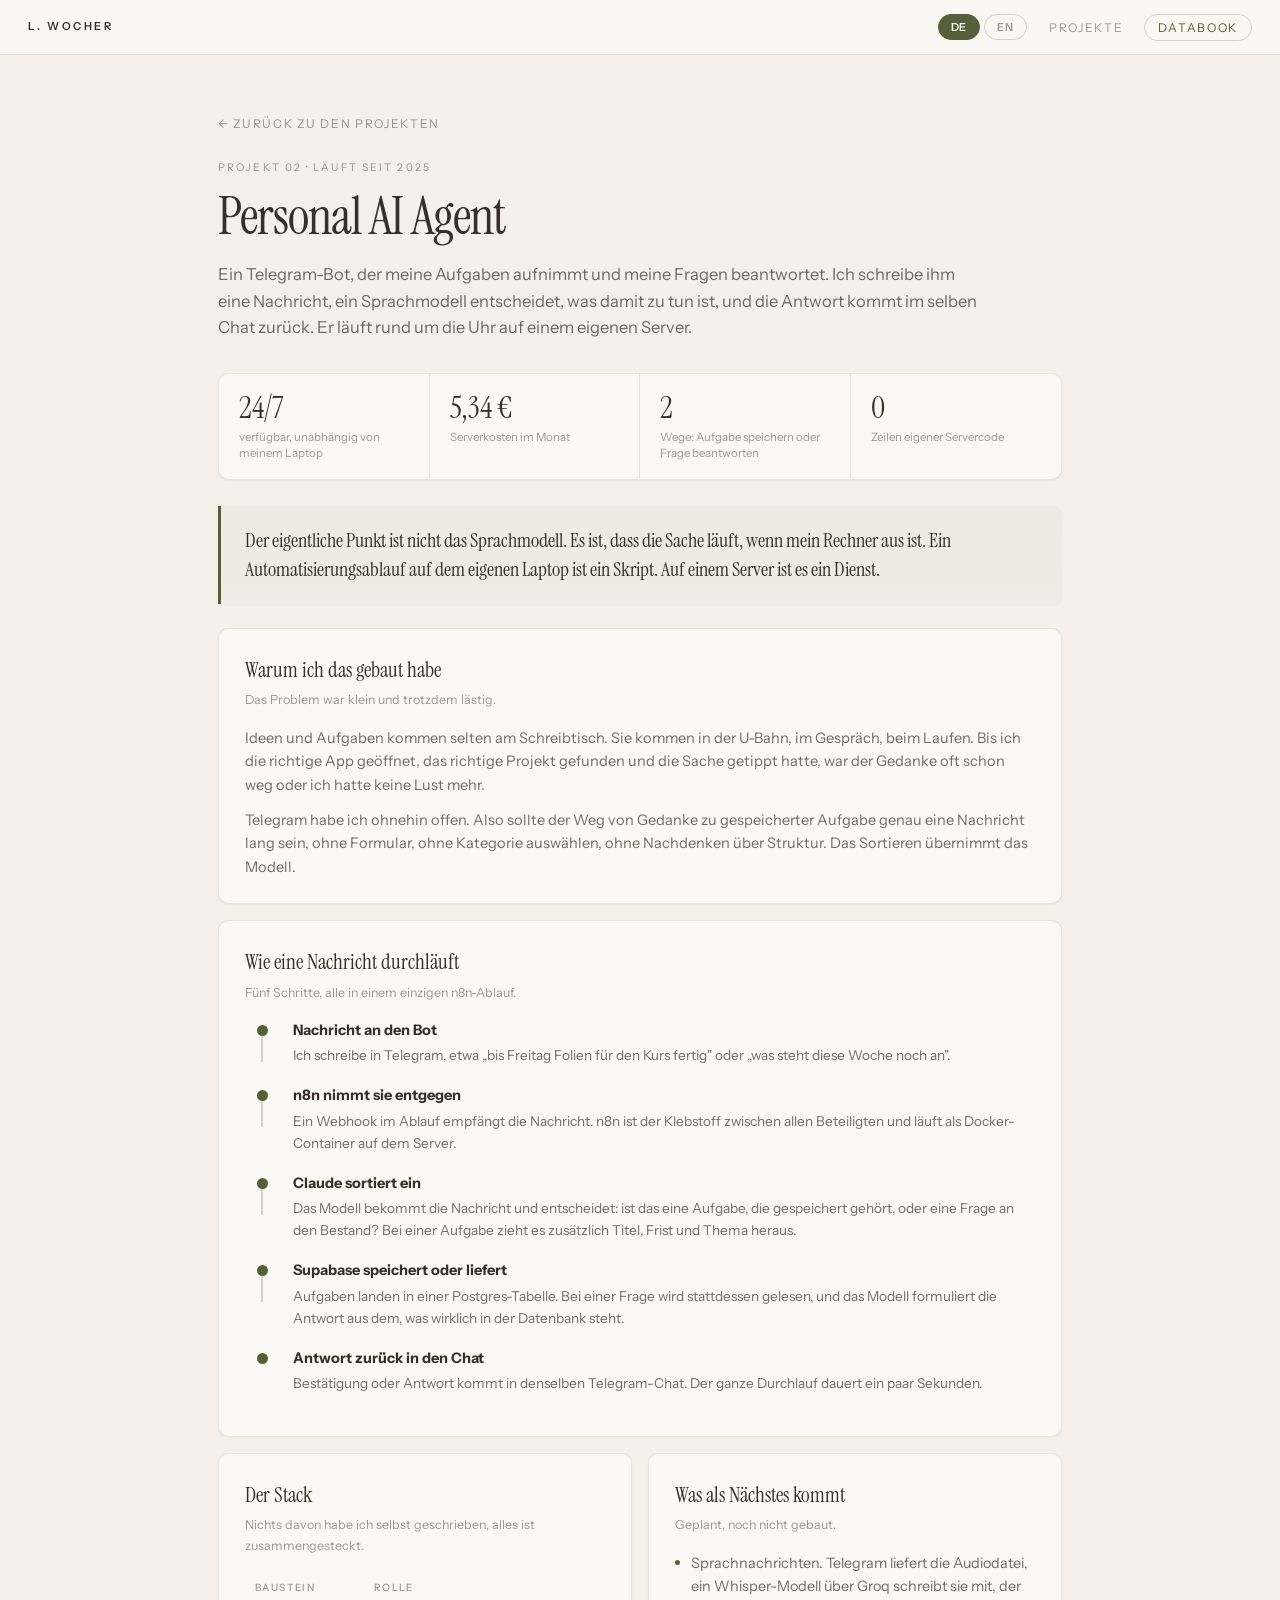
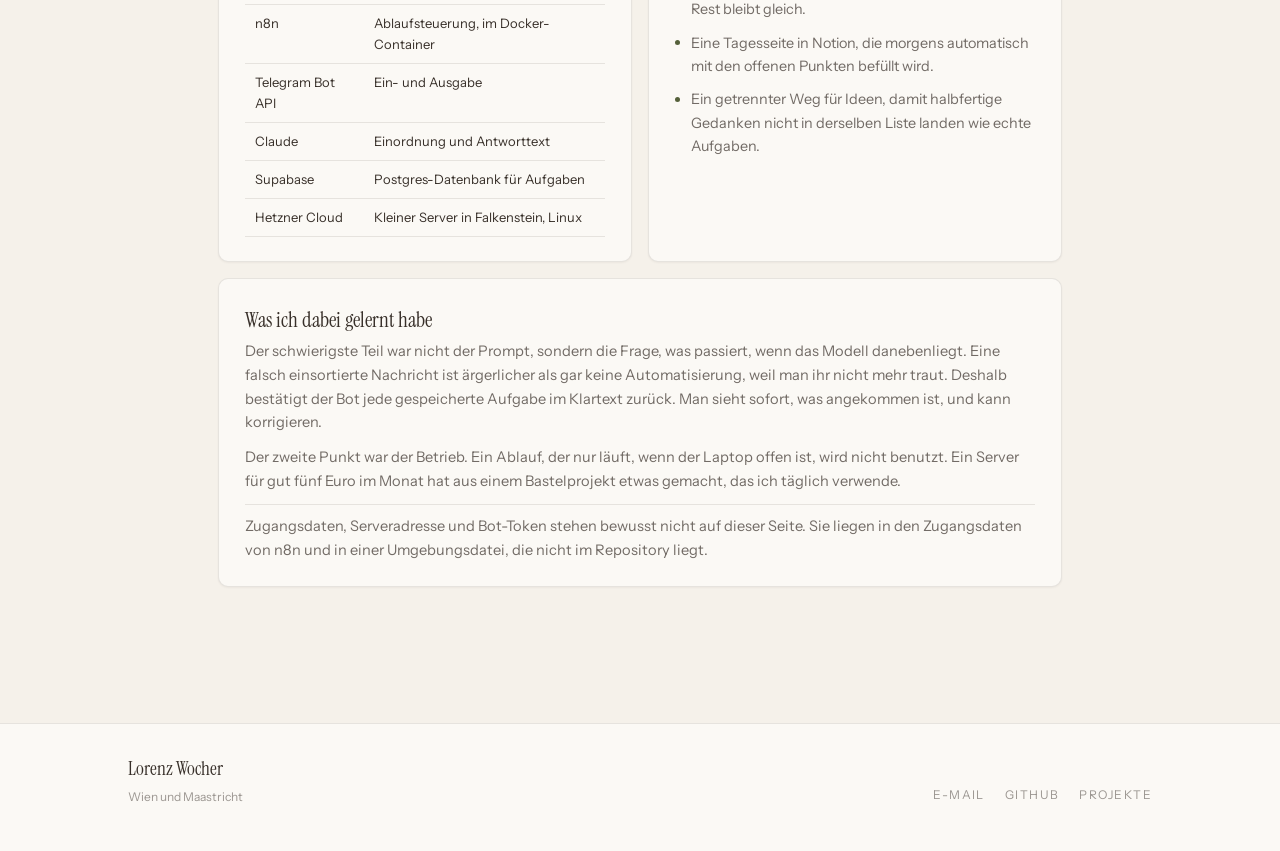
==== agent.html @ 2c89f1cc "Neue Startseite, Agent-Seite, Databook mit Einwohner-Fokus" ====
<!DOCTYPE html>
<html lang="de">
<head>
<meta charset="utf-8">
<meta name="viewport" content="width=device-width, initial-scale=1">
<title>Personal AI Agent · Lorenz Wocher</title>
<meta name="description" content="Ein Telegram-Assistent auf eigenem Server. Nachricht rein, Sprachmodell sortiert, Datenbank speichert, Antwort zurück.">
<link rel="preconnect" href="https://fonts.gstatic.com" crossorigin>
<link rel="stylesheet" href="https://fonts.googleapis.com/css2?family=Instrument+Serif:ital@0;1&family=Instrument+Sans:wght@400;500;600&display=swap">
<link rel="stylesheet" href="style.css">
</head>
<body>

<nav class="topnav">
  <a class="logo" href="index.html">L.&nbsp;Wocher</a>
  <div class="navright">
    <div class="lang" id="lang">
      <button data-lng="de" aria-pressed="true">DE</button>
      <button data-lng="en" aria-pressed="false">EN</button>
    </div>
    <ul class="navlinks">
      <li><a href="index.html" data-i18n="nav.projects">Projekte</a></li>
      <li><a class="ghost" href="databook.html" data-db data-i18n="nav.databook">Databook</a></li>
    </ul>
  </div>
</nav>

<div class="page">
  <a class="back" href="index.html" data-i18n="back">&#8592; Zurück zu den Projekten</a>
  <p class="eyebrow" data-i18n="eyebrow">Projekt 02 · Läuft seit 2025</p>
  <h1 data-i18n="h1">Personal AI Agent</h1>
  <p class="lede" data-i18n="lede">Ein Telegram-Bot, der meine Aufgaben aufnimmt und meine Fragen beantwortet. Ich schreibe ihm eine Nachricht, ein Sprachmodell entscheidet, was damit zu tun ist, und die Antwort kommt im selben Chat zurück. Er läuft rund um die Uhr auf einem eigenen Server.</p>

  <div class="kpis">
    <div class="kp"><div class="v">24/7</div><div class="l" data-i18n="k1">verfügbar, unabhängig von meinem Laptop</div></div>
    <div class="kp"><div class="v">5,34 €</div><div class="l" data-i18n="k2">Serverkosten im Monat</div></div>
    <div class="kp"><div class="v">2</div><div class="l" data-i18n="k3">Wege: Aufgabe speichern oder Frage beantworten</div></div>
    <div class="kp"><div class="v">0</div><div class="l" data-i18n="k4">Zeilen eigener Servercode</div></div>
  </div>

  <div class="callout" data-i18n="callout">Der eigentliche Punkt ist nicht das Sprachmodell. Es ist, dass die Sache läuft, wenn mein Rechner aus ist. Ein Automatisierungsablauf auf dem eigenen Laptop ist ein Skript. Auf einem Server ist es ein Dienst.</div>

  <div class="card">
    <h3 data-i18n="why.h">Warum ich das gebaut habe</h3>
    <p class="sub" data-i18n="why.s">Das Problem war klein und trotzdem lästig.</p>
    <p data-i18n="why.p1">Ideen und Aufgaben kommen selten am Schreibtisch. Sie kommen in der U-Bahn, im Gespräch, beim Laufen. Bis ich die richtige App geöffnet, das richtige Projekt gefunden und die Sache getippt hatte, war der Gedanke oft schon weg oder ich hatte keine Lust mehr.</p>
    <p data-i18n="why.p2">Telegram habe ich ohnehin offen. Also sollte der Weg von Gedanke zu gespeicherter Aufgabe genau eine Nachricht lang sein, ohne Formular, ohne Kategorie auswählen, ohne Nachdenken über Struktur. Das Sortieren übernimmt das Modell.</p>
  </div>

  <div class="card">
    <h3 data-i18n="flow.h">Wie eine Nachricht durchläuft</h3>
    <p class="sub" data-i18n="flow.s">Fünf Schritte, alle in einem einzigen n8n-Ablauf.</p>
    <div class="flow">
      <div class="flow-step"><div class="flow-dot"><i></i><span></span></div><div class="flow-body">
        <b data-i18n="f1.h">Nachricht an den Bot</b><p data-i18n="f1.p">Ich schreibe in Telegram, etwa „bis Freitag Folien für den Kurs fertig" oder „was steht diese Woche noch an".</p></div></div>
      <div class="flow-step"><div class="flow-dot"><i></i><span></span></div><div class="flow-body">
        <b data-i18n="f2.h">n8n nimmt sie entgegen</b><p data-i18n="f2.p">Ein Webhook im Ablauf empfängt die Nachricht. n8n ist der Klebstoff zwischen allen Beteiligten und läuft als Docker-Container auf dem Server.</p></div></div>
      <div class="flow-step"><div class="flow-dot"><i></i><span></span></div><div class="flow-body">
        <b data-i18n="f3.h">Claude sortiert ein</b><p data-i18n="f3.p">Das Modell bekommt die Nachricht und entscheidet: ist das eine Aufgabe, die gespeichert gehört, oder eine Frage an den Bestand? Bei einer Aufgabe zieht es zusätzlich Titel, Frist und Thema heraus.</p></div></div>
      <div class="flow-step"><div class="flow-dot"><i></i><span></span></div><div class="flow-body">
        <b data-i18n="f4.h">Supabase speichert oder liefert</b><p data-i18n="f4.p">Aufgaben landen in einer Postgres-Tabelle. Bei einer Frage wird stattdessen gelesen, und das Modell formuliert die Antwort aus dem, was wirklich in der Datenbank steht.</p></div></div>
      <div class="flow-step"><div class="flow-dot"><i></i></div><div class="flow-body">
        <b data-i18n="f5.h">Antwort zurück in den Chat</b><p data-i18n="f5.p">Bestätigung oder Antwort kommt in denselben Telegram-Chat. Der ganze Durchlauf dauert ein paar Sekunden.</p></div></div>
    </div>
  </div>

  <div class="two">
    <div class="card">
      <h3 data-i18n="stack.h">Der Stack</h3>
      <p class="sub" data-i18n="stack.s">Nichts davon habe ich selbst geschrieben, alles ist zusammengesteckt.</p>
      <table>
        <thead><tr><th data-i18n="stack.t1">Baustein</th><th data-i18n="stack.t2">Rolle</th></tr></thead>
        <tbody>
          <tr><td>n8n</td><td data-i18n="s1">Ablaufsteuerung, im Docker-Container</td></tr>
          <tr><td>Telegram Bot API</td><td data-i18n="s2">Ein- und Ausgabe</td></tr>
          <tr><td>Claude</td><td data-i18n="s3">Einordnung und Antworttext</td></tr>
          <tr><td>Supabase</td><td data-i18n="s4">Postgres-Datenbank für Aufgaben</td></tr>
          <tr><td>Hetzner Cloud</td><td data-i18n="s5">Kleiner Server in Falkenstein, Linux</td></tr>
        </tbody>
      </table>
    </div>
    <div class="card">
      <h3 data-i18n="next.h">Was als Nächstes kommt</h3>
      <p class="sub" data-i18n="next.s">Geplant, noch nicht gebaut.</p>
      <ul class="plain">
        <li data-i18n="n1">Sprachnachrichten. Telegram liefert die Audiodatei, ein Whisper-Modell über Groq schreibt sie mit, der Rest bleibt gleich.</li>
        <li data-i18n="n2">Eine Tagesseite in Notion, die morgens automatisch mit den offenen Punkten befüllt wird.</li>
        <li data-i18n="n3">Ein getrennter Weg für Ideen, damit halbfertige Gedanken nicht in derselben Liste landen wie echte Aufgaben.</li>
      </ul>
    </div>
  </div>

  <div class="card">
    <h3 data-i18n="learn.h">Was ich dabei gelernt habe</h3>
    <p data-i18n="learn.p1">Der schwierigste Teil war nicht der Prompt, sondern die Frage, was passiert, wenn das Modell danebenliegt. Eine falsch einsortierte Nachricht ist ärgerlicher als gar keine Automatisierung, weil man ihr nicht mehr traut. Deshalb bestätigt der Bot jede gespeicherte Aufgabe im Klartext zurück. Man sieht sofort, was angekommen ist, und kann korrigieren.</p>
    <p data-i18n="learn.p2">Der zweite Punkt war der Betrieb. Ein Ablauf, der nur läuft, wenn der Laptop offen ist, wird nicht benutzt. Ein Server für gut fünf Euro im Monat hat aus einem Bastelprojekt etwas gemacht, das ich täglich verwende.</p>
    <p class="src" data-i18n="learn.src">Zugangsdaten, Serveradresse und Bot-Token stehen bewusst nicht auf dieser Seite. Sie liegen in den Zugangsdaten von n8n und in einer Umgebungsdatei, die nicht im Repository liegt.</p>
  </div>
</div>

<footer class="foot">
  <div class="wrap footgrid">
    <div>
      <p class="footname">Lorenz Wocher</p>
      <p class="foottag" data-i18n="foot.tag">Wien und Maastricht</p>
    </div>
    <ul class="footlinks">
      <li><a href="mailto:lorenz.wocher@gmail.com">E-Mail</a></li>
      <li><a href="https://github.com/lorenzwocher-cyber" rel="noopener">GitHub</a></li>
      <li><a href="index.html" data-i18n="nav.projects">Projekte</a></li>
    </ul>
  </div>
</footer>

<script src="site.js"></script>
<script>
SITE.dict.en = {
 'nav.projects':'Projects','nav.databook':'Databook','foot.tag':'Vienna and Maastricht',
 'back':'&#8592; Back to the projects',
 'eyebrow':'Project 02 · Running since 2025','h1':'Personal AI Agent',
 'lede':'A Telegram bot that takes my tasks and answers my questions. I send it a message, a language model decides what to do with it, and the answer comes back in the same chat. It runs around the clock on a server of my own.',
 'k1':'available, independent of my laptop','k2':'server cost per month',
 'k3':'paths: store a task or answer a question','k4':'lines of server code I wrote myself',
 'callout':'The point is not the language model. The point is that it keeps running when my machine is off. An automation on your own laptop is a script. On a server it is a service.',
 'why.h':'Why I built it','why.s':'The problem was small and annoying anyway.',
 'why.p1':'Ideas and tasks rarely arrive at a desk. They arrive on the underground, mid-conversation, out running. By the time I had opened the right app, found the right project and typed the thing out, the thought was often gone or I had lost interest.',
 'why.p2':'Telegram is open anyway. So the path from thought to stored task should be exactly one message long, with no form, no category to pick, no thinking about structure. The model does the sorting.',
 'flow.h':'How a message travels','flow.s':'Five steps, all inside a single n8n workflow.',
 'f1.h':'Message to the bot','f1.p':'I type in Telegram, something like “slides for the course done by Friday” or “what is still open this week”.',
 'f2.h':'n8n picks it up','f2.p':'A webhook in the workflow receives the message. n8n is the glue between everything involved and runs as a Docker container on the server.',
 'f3.h':'Claude sorts it','f3.p':'The model gets the message and decides: is this a task to store, or a question about what is already there? For a task it also pulls out the title, the deadline and the topic.',
 'f4.h':'Supabase stores or supplies','f4.p':'Tasks go into a Postgres table. For a question it reads instead, and the model writes the answer from what is actually in the database.',
 'f5.h':'Answer back in the chat','f5.p':'The confirmation or the answer lands in the same Telegram chat. The whole round trip takes a few seconds.',
 'stack.h':'The stack','stack.s':'I wrote none of this myself, it is all plugged together.',
 'stack.t1':'Component','stack.t2':'Role',
 's1':'Workflow orchestration, in a Docker container','s2':'Input and output','s3':'Classification and answer text',
 's4':'Postgres database for the tasks','s5':'Small Linux server in Falkenstein',
 'next.h':'What comes next','next.s':'Planned, not built yet.',
 'n1':'Voice messages. Telegram delivers the audio file, a Whisper model through Groq transcribes it, and the rest stays the same.',
 'n2':'A daily page in Notion that fills itself with the open items every morning.',
 'n3':'A separate path for ideas, so half-formed thoughts do not end up in the same list as real tasks.',
 'learn.h':'What I took away from it',
 'learn.p1':'The hard part was not the prompt, it was working out what happens when the model gets it wrong. A misfiled message is worse than no automation at all, because you stop trusting it. So the bot echoes every stored task back in plain text. You see immediately what arrived and can correct it.',
 'learn.p2':'The second thing was operations. A workflow that only runs while the laptop is open does not get used. A server for just over five euros a month turned a side project into something I use every day.',
 'learn.src':'Credentials, the server address and the bot token are deliberately not on this page. They live in the n8n credential store and in an environment file that is not in the repository.'
};
SITE.init();
</script>
</body>
</html>
---- style.css ----
/* Lorenz Wocher — gemeinsames Stylesheet.
   Farben, Schriften und Formen sind identisch mit databook.html. */
*,*::before,*::after{margin:0;padding:0;box-sizing:border-box}
:root{
  --paper:#F5F1EA; --card:#FBF9F5; --band:#EFEAE1; --sunk:#F1ECE3;
  --olive:#55603A; --olive-d:#3F4A28; --ochre:#8F6410; --terra:#B5623C;
  --ink:rgba(43,34,28,.94); --ink2:rgba(43,34,28,.66); --ink3:rgba(43,34,28,.46);
  --line:rgba(58,46,38,.11); --line2:rgba(58,46,38,.19); --line3:rgba(58,46,38,.30);
  --c1:#1F6FA8; --c2:#C4552A; --c3:#0F8A6E; --c4:#B58200; --c5:#8E3F73;
  --serif:'Instrument Serif',Georgia,serif;
  --sans:'Instrument Sans',-apple-system,system-ui,sans-serif;
  --sh1:0 1px 2px rgba(58,46,38,.05);
  --sh2:0 2px 4px rgba(58,46,38,.05), 0 8px 20px -8px rgba(58,46,38,.14);
  --sh3:0 4px 8px rgba(58,46,38,.06), 0 18px 40px -14px rgba(58,46,38,.22);
}
html{scroll-behavior:smooth}
body{background:var(--paper);font-family:var(--sans);color:var(--ink);-webkit-font-smoothing:antialiased;font-size:15px;line-height:1.62}
a{color:var(--olive);text-decoration:none}
a:hover{color:var(--olive-d)}
:focus-visible{outline:2px solid var(--c1);outline-offset:2px}
em{font-style:italic}
.wrap{max-width:1080px;margin:0 auto;padding:0 28px}

/* ── Navigation ── */
.topnav{position:sticky;top:0;z-index:50;display:flex;justify-content:space-between;align-items:center;
  gap:20px;padding:14px 28px;background:rgba(251,249,245,.9);backdrop-filter:blur(8px);
  border-bottom:1px solid var(--line)}
.logo{font-family:var(--sans);font-size:11px;letter-spacing:.24em;text-transform:uppercase;color:var(--ink);font-weight:600}
.navright{display:flex;align-items:center;gap:22px}
.navlinks{display:flex;gap:20px;list-style:none;align-items:center}
.navlinks a{font-size:12px;letter-spacing:.14em;text-transform:uppercase;color:var(--ink3)}
.navlinks a:hover{color:var(--ink)}
.navlinks a.ghost{border:1px solid var(--line2);border-radius:999px;padding:5px 13px;color:var(--olive)}
.navlinks a.ghost:hover{border-color:var(--olive);background:rgba(85,96,58,.07)}
.lang{display:flex;gap:4px}
.lang button{font-family:var(--sans);font-size:11px;font-weight:600;letter-spacing:.08em;padding:5px 12px;
  border-radius:999px;border:1px solid var(--line2);background:transparent;color:var(--ink3);cursor:pointer;transition:.14s}
.lang button:hover{border-color:var(--line3);color:var(--ink2)}
.lang button[aria-pressed=true]{background:var(--olive);border-color:var(--olive);color:#FBF9F5}

/* ── Hero ── */
.hero{position:relative;overflow:hidden;border-bottom:1px solid var(--line)}
.hero-bg{position:absolute;inset:0;
  background-image:url('Caspar_David_Friedrich_-_Wanderer_above_the_sea_of_fog.jpg');
  background-size:cover;background-position:center 32%;
  opacity:.20;filter:grayscale(.30) sepia(.26) contrast(.94)}
.hero::after{content:'';position:absolute;inset:0;
  background:linear-gradient(180deg,rgba(245,241,234,.52) 0%,rgba(245,241,234,.84) 60%,var(--paper) 100%)}
.hero-inner{position:relative;z-index:1;max-width:1080px;margin:0 auto;padding:88px 28px 76px}
.eyebrow{font-size:10.5px;letter-spacing:.2em;text-transform:uppercase;color:var(--ink3);margin-bottom:14px}
.hero h1{font-family:var(--serif);font-size:clamp(38px,6.2vw,72px);font-weight:400;line-height:1.02;letter-spacing:-.02em;margin-bottom:22px}
.hero-line{font-size:16.5px;color:var(--ink2);max-width:60ch}

/* ── Abschnitte ── */
main{padding:64px 0 40px}
h2.sect{font-family:var(--serif);font-size:clamp(28px,3.6vw,40px);font-weight:400;line-height:1.08;
  letter-spacing:-.02em;margin-bottom:34px}
h3{font-family:var(--serif);font-weight:400}

/* ── Projekte ── */
.proj{display:grid;grid-template-columns:74px 1fr;gap:6px;background:var(--card);border:1px solid var(--line);
  border-radius:10px;padding:26px 28px;margin-bottom:16px;box-shadow:var(--sh1);transition:box-shadow .22s,transform .22s}
.proj:hover{box-shadow:var(--sh2);transform:translateY(-1px)}
.proj-n{font-family:var(--serif);font-size:30px;color:var(--ink3);line-height:1}
.proj-head{display:flex;align-items:center;gap:12px;flex-wrap:wrap;margin-bottom:3px}
.proj-head h3{font-size:27px}
.proj-sub{font-size:11px;letter-spacing:.16em;text-transform:uppercase;color:var(--ink3);margin-bottom:12px}
.proj-txt{font-size:14.6px;color:var(--ink2);max-width:74ch;margin-bottom:16px}
.badge{font-size:10.5px;letter-spacing:.12em;text-transform:uppercase;padding:4px 10px;border-radius:999px;
  border:1px solid currentColor;font-weight:600}
.badge.live{color:var(--c3)}
.badge.draft{color:var(--ink3)}
.tags{display:flex;flex-wrap:wrap;gap:6px;margin-bottom:18px}
.tags span{font-size:11.5px;color:var(--ink3);border:1px solid var(--line);border-radius:5px;padding:3px 9px;background:var(--sunk)}
.proj-links{display:flex;align-items:center;gap:16px;flex-wrap:wrap}
.btn{display:inline-block;font-size:13px;font-weight:600;padding:9px 18px;border-radius:999px;
  background:var(--olive);color:#FBF9F5;border:1px solid var(--olive);transition:.16s}
.btn:hover{background:var(--olive-d);border-color:var(--olive-d);color:#FBF9F5}
.btn.ghost{background:transparent;color:var(--olive);border-color:var(--line2)}
.btn.ghost:hover{background:rgba(85,96,58,.07);border-color:var(--olive);color:var(--olive-d)}
.hint{font-size:12.5px;color:var(--ink3)}
@media(max-width:640px){.proj{grid-template-columns:1fr}.proj-n{font-size:22px;margin-bottom:6px}}

/* ── Inhaltsseiten ── */
.page{max-width:900px;margin:0 auto;padding:56px 28px 80px}
.page h1{font-family:var(--serif);font-size:clamp(32px,5vw,52px);font-weight:400;line-height:1.05;
  letter-spacing:-.02em;margin-bottom:16px}
.lede{font-size:16.5px;color:var(--ink2);max-width:70ch;margin-bottom:32px}
.card{background:var(--card);border:1px solid var(--line);border-radius:10px;padding:24px 26px;
  margin-bottom:16px;box-shadow:var(--sh1)}
.card h3{font-size:21px;margin-bottom:3px}
.card .sub{font-size:12.5px;color:var(--ink3);margin-bottom:16px}
.card p+p{margin-top:11px}
.card p{font-size:14.6px;color:var(--ink2)}
.two{display:grid;grid-template-columns:1fr 1fr;gap:16px}
@media(max-width:880px){.two{grid-template-columns:1fr}}
.callout{background:linear-gradient(180deg,var(--band),var(--sunk));border-left:3px solid var(--olive);
  border-radius:0 8px 8px 0;padding:20px 24px;margin-bottom:24px;font-family:var(--serif);
  font-size:20px;line-height:1.45;box-shadow:var(--sh1)}
.note{background:var(--sunk);border-radius:8px;padding:16px 19px;font-size:14px;color:var(--ink2);margin-bottom:14px}
.note b{color:var(--ink)}
.kpis{display:grid;grid-template-columns:repeat(auto-fit,minmax(150px,1fr));background:var(--card);
  border:1px solid var(--line);border-radius:10px;overflow:hidden;margin-bottom:26px;box-shadow:var(--sh1)}
.kp{padding:18px 20px;border-right:1px solid var(--line)}
.kp:last-child{border-right:0}
.kp .v{font-family:var(--serif);font-size:31px;line-height:1}
.kp .l{font-size:11.5px;color:var(--ink3);margin-top:6px;line-height:1.4}
ul.plain{list-style:none;display:flex;flex-direction:column;gap:10px}
ul.plain li{font-size:14.4px;color:var(--ink2);padding-left:16px;position:relative}
ul.plain li::before{content:'';position:absolute;left:0;top:.62em;width:5px;height:5px;background:var(--olive);border-radius:50%}
table{width:100%;border-collapse:collapse;font-size:13px}
th,td{text-align:left;padding:8px 10px;border-bottom:1px solid var(--line);vertical-align:top}
th{font-size:10px;letter-spacing:.14em;text-transform:uppercase;color:var(--ink3);font-weight:500}
tbody tr:hover{background:rgba(58,46,38,.028)}
.src{font-size:11px;color:var(--ink3);margin-top:14px;padding-top:10px;border-top:1px solid var(--line)}
.back{display:inline-block;font-size:12px;letter-spacing:.14em;text-transform:uppercase;color:var(--ink3);margin-bottom:26px}
.back:hover{color:var(--olive)}

/* ── Ablaufdiagramm ── */
.flow{display:flex;flex-direction:column;gap:0}
.flow-step{display:grid;grid-template-columns:34px 1fr;gap:14px;align-items:start}
.flow-dot{width:34px;display:flex;flex-direction:column;align-items:center}
.flow-dot i{width:11px;height:11px;border-radius:50%;background:var(--olive);flex:none;margin-top:6px}
.flow-dot span{flex:1;width:2px;background:var(--line2);min-height:26px}
.flow-step:last-child .flow-dot span{display:none}
.flow-body{padding-bottom:18px}
.flow-body b{font-size:14.5px;display:block;margin-bottom:2px}
.flow-body p{font-size:13.6px;color:var(--ink2)}
.flow-body code{font-family:ui-monospace,SFMono-Regular,Menlo,monospace;font-size:12.5px;
  background:var(--sunk);border:1px solid var(--line);border-radius:4px;padding:1px 6px}

/* ── Fuß ── */
.foot{border-top:1px solid var(--line);background:var(--card);padding:30px 0 44px;margin-top:40px}
.footgrid{display:flex;justify-content:space-between;align-items:flex-end;gap:24px;flex-wrap:wrap}
.footname{font-family:var(--serif);font-size:19px}
.foottag{font-size:12px;color:var(--ink3);margin-top:2px}
.footlinks{display:flex;gap:20px;list-style:none}
.footlinks a{font-size:12px;letter-spacing:.12em;text-transform:uppercase;color:var(--ink3)}
.footlinks a:hover{color:var(--olive)}
@media(prefers-reduced-motion:reduce){*{transition:none!important}html{scroll-behavior:auto}}
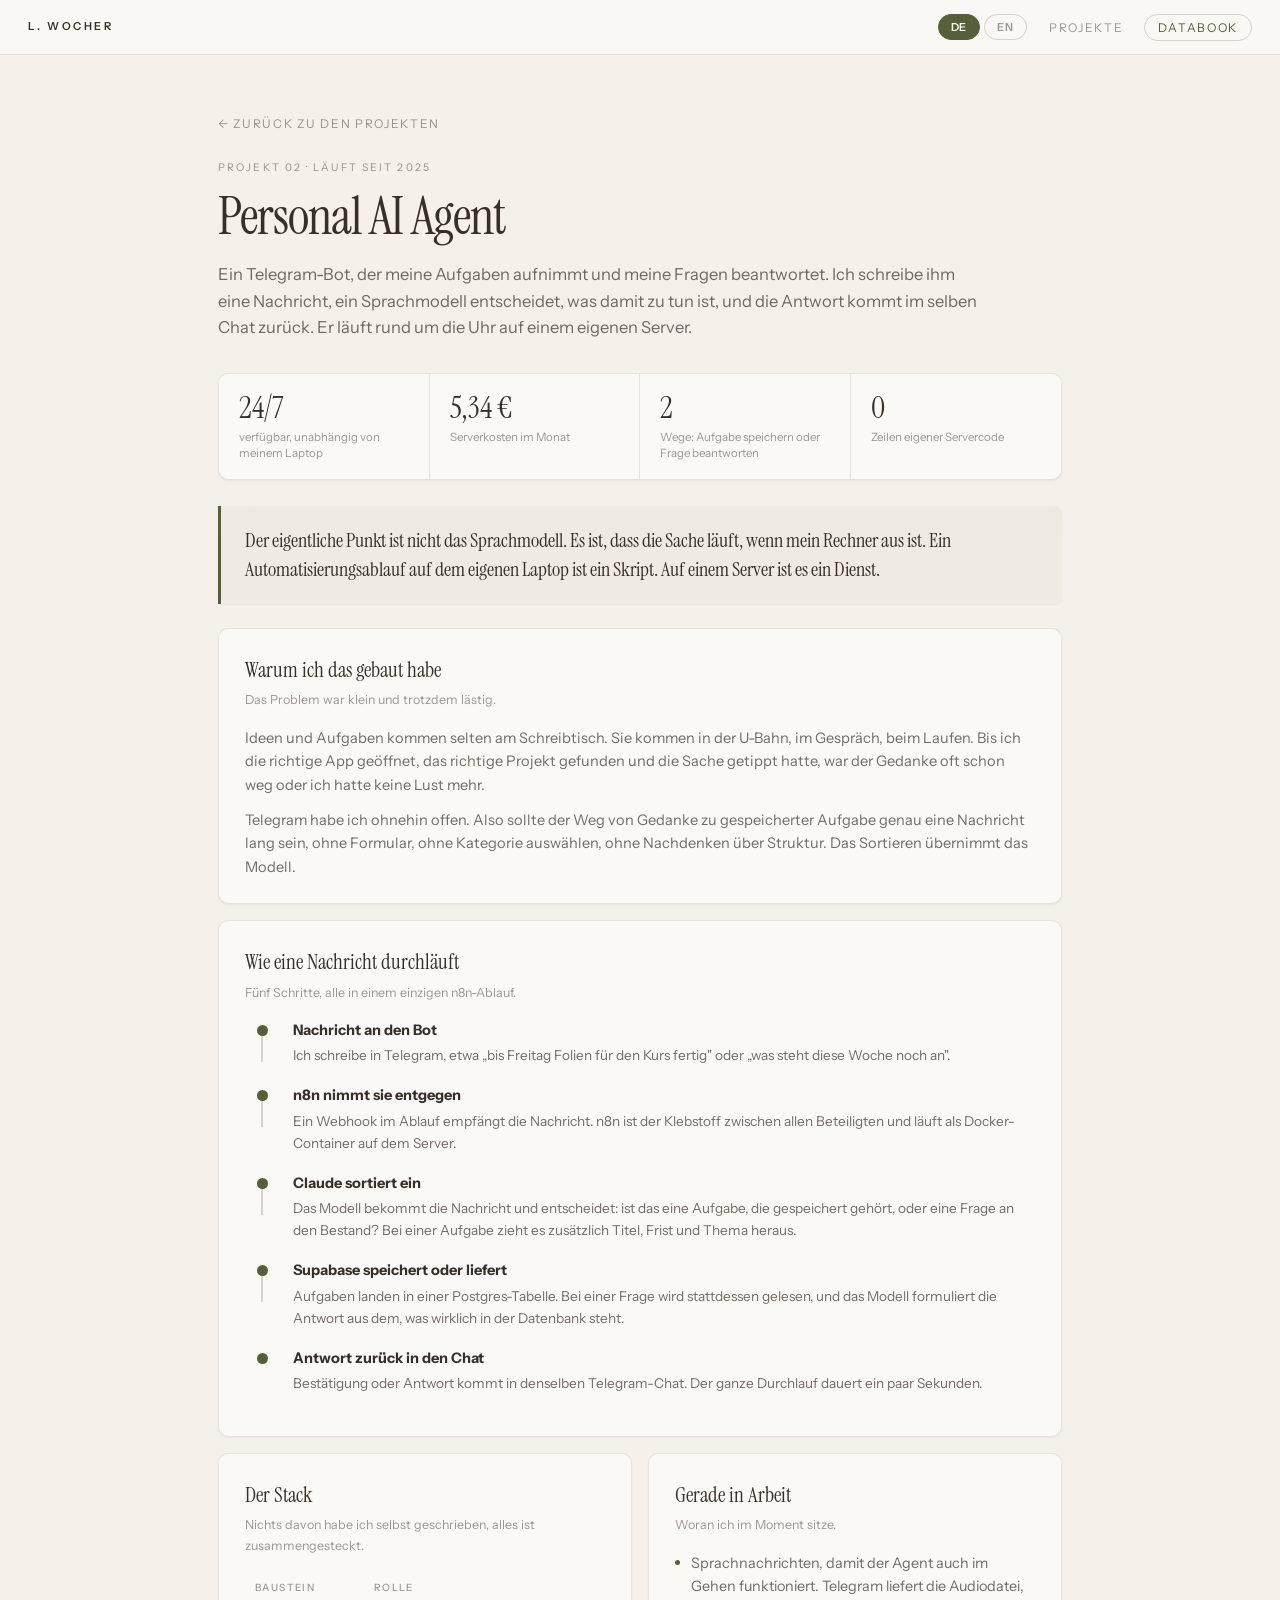
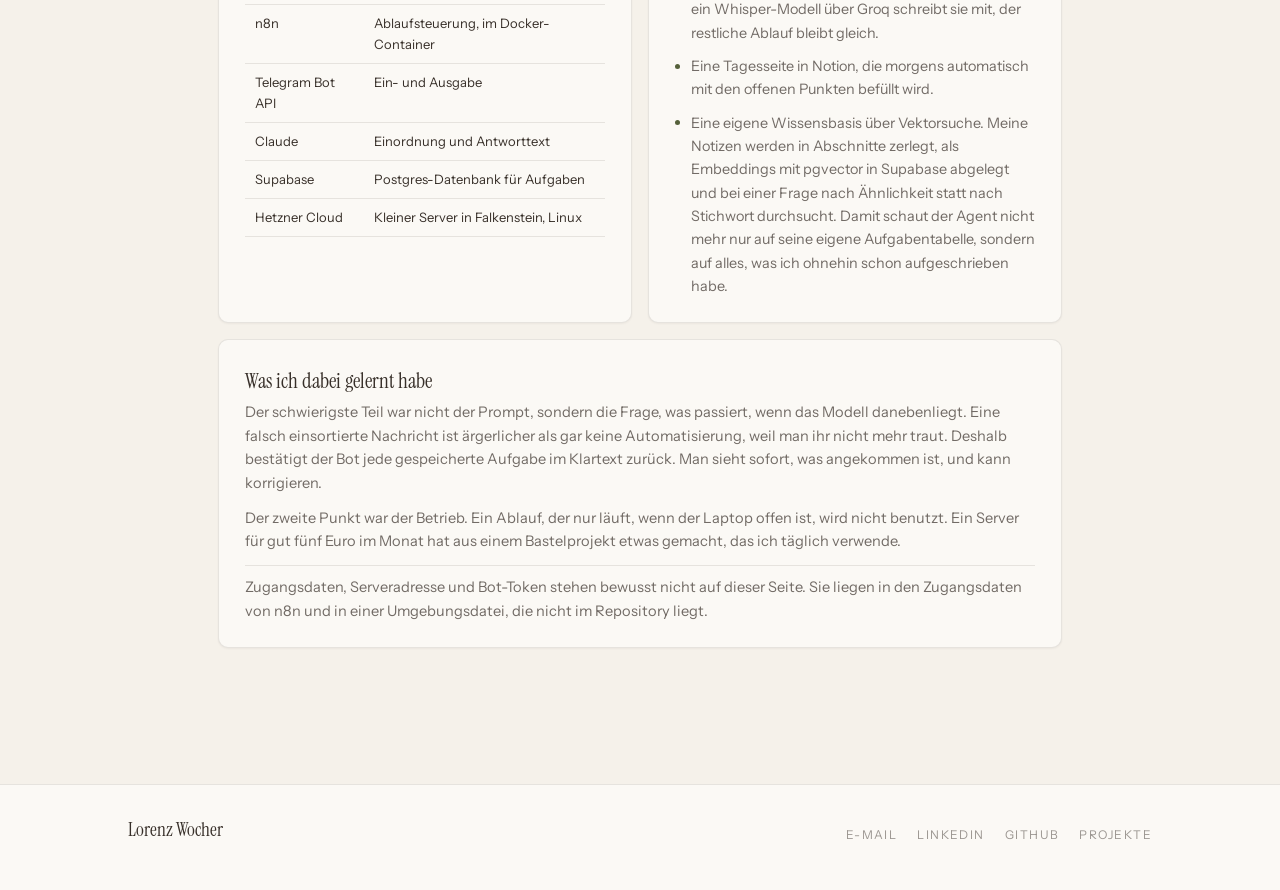
==== commit 2e76adf1: "Neue Startseite, Agent-Seite, Databook mit Einwohner-Fokus" ====
--- a/agent.html
+++ b/agent.html
@@ -80,12 +80,12 @@
       </table>
     </div>
     <div class="card">
-      <h3 data-i18n="next.h">Was als Nächstes kommt</h3>
-      <p class="sub" data-i18n="next.s">Geplant, noch nicht gebaut.</p>
+      <h3 data-i18n="next.h">Gerade in Arbeit</h3>
+      <p class="sub" data-i18n="next.s">Woran ich im Moment sitze.</p>
       <ul class="plain">
-        <li data-i18n="n1">Sprachnachrichten. Telegram liefert die Audiodatei, ein Whisper-Modell über Groq schreibt sie mit, der Rest bleibt gleich.</li>
+        <li data-i18n="n1">Sprachnachrichten, damit der Agent auch im Gehen funktioniert. Telegram liefert die Audiodatei, ein Whisper-Modell über Groq schreibt sie mit, der restliche Ablauf bleibt gleich.</li>
         <li data-i18n="n2">Eine Tagesseite in Notion, die morgens automatisch mit den offenen Punkten befüllt wird.</li>
-        <li data-i18n="n3">Ein getrennter Weg für Ideen, damit halbfertige Gedanken nicht in derselben Liste landen wie echte Aufgaben.</li>
+        <li data-i18n="n3">Eine eigene Wissensbasis über Vektorsuche. Meine Notizen werden in Abschnitte zerlegt, als Embeddings mit pgvector in Supabase abgelegt und bei einer Frage nach Ähnlichkeit statt nach Stichwort durchsucht. Damit schaut der Agent nicht mehr nur auf seine eigene Aufgabentabelle, sondern auf alles, was ich ohnehin schon aufgeschrieben habe.</li>
       </ul>
     </div>
   </div>
@@ -102,10 +102,10 @@
   <div class="wrap footgrid">
     <div>
       <p class="footname">Lorenz Wocher</p>
-      <p class="foottag" data-i18n="foot.tag">Wien und Maastricht</p>
     </div>
     <ul class="footlinks">
       <li><a href="mailto:lorenz.wocher@gmail.com">E-Mail</a></li>
+      <li><a href="https://www.linkedin.com/in/lorenz-wocher-498263200/" rel="noopener">LinkedIn</a></li>
       <li><a href="https://github.com/lorenzwocher-cyber" rel="noopener">GitHub</a></li>
       <li><a href="index.html" data-i18n="nav.projects">Projekte</a></li>
     </ul>
@@ -115,7 +115,7 @@
 <script src="site.js"></script>
 <script>
 SITE.dict.en = {
- 'nav.projects':'Projects','nav.databook':'Databook','foot.tag':'Vienna and Maastricht',
+ 'nav.projects':'Projects','nav.databook':'Databook',
  'back':'&#8592; Back to the projects',
  'eyebrow':'Project 02 · Running since 2025','h1':'Personal AI Agent',
  'lede':'A Telegram bot that takes my tasks and answers my questions. I send it a message, a language model decides what to do with it, and the answer comes back in the same chat. It runs around the clock on a server of my own.',
@@ -135,10 +135,10 @@
  'stack.t1':'Component','stack.t2':'Role',
  's1':'Workflow orchestration, in a Docker container','s2':'Input and output','s3':'Classification and answer text',
  's4':'Postgres database for the tasks','s5':'Small Linux server in Falkenstein',
- 'next.h':'What comes next','next.s':'Planned, not built yet.',
- 'n1':'Voice messages. Telegram delivers the audio file, a Whisper model through Groq transcribes it, and the rest stays the same.',
+ 'next.h':'Currently in progress','next.s':'What I am working on right now.',
+ 'n1':'Voice messages, so the agent also works while walking. Telegram delivers the audio file, a Whisper model through Groq transcribes it, and the rest of the workflow stays the same.',
  'n2':'A daily page in Notion that fills itself with the open items every morning.',
- 'n3':'A separate path for ideas, so half-formed thoughts do not end up in the same list as real tasks.',
+ 'n3':'A knowledge base of my own, through vector search. My notes get split into passages, stored as embeddings with pgvector in Supabase, and searched by similarity rather than by keyword when a question comes in. That way the agent stops looking only at its own task table and starts looking at everything I have written down anyway.',
  'learn.h':'What I took away from it',
  'learn.p1':'The hard part was not the prompt, it was working out what happens when the model gets it wrong. A misfiled message is worse than no automation at all, because you stop trusting it. So the bot echoes every stored task back in plain text. You see immediately what arrived and can correct it.',
  'learn.p2':'The second thing was operations. A workflow that only runs while the laptop is open does not get used. A server for just over five euros a month turned a side project into something I use every day.',
--- a/style.css
+++ b/style.css
@@ -48,7 +48,8 @@
   background:linear-gradient(180deg,rgba(245,241,234,.52) 0%,rgba(245,241,234,.84) 60%,var(--paper) 100%)}
 .hero-inner{position:relative;z-index:1;max-width:1080px;margin:0 auto;padding:88px 28px 76px}
 .eyebrow{font-size:10.5px;letter-spacing:.2em;text-transform:uppercase;color:var(--ink3);margin-bottom:14px}
-.hero h1{font-family:var(--serif);font-size:clamp(38px,6.2vw,72px);font-weight:400;line-height:1.02;letter-spacing:-.02em;margin-bottom:22px}
+.hero h1{font-family:var(--serif);font-size:clamp(31px,4.8vw,54px);font-weight:400;line-height:1.1;letter-spacing:-.018em;margin-bottom:20px;max-width:22ch;text-wrap:balance}
+.quote-src{font-size:11px;letter-spacing:.16em;text-transform:uppercase;color:var(--ink3);margin-bottom:26px}
 .hero-line{font-size:16.5px;color:var(--ink2);max-width:60ch}
 
 /* ── Abschnitte ── */
@@ -137,4 +138,15 @@
 .footlinks{display:flex;gap:20px;list-style:none}
 .footlinks a{font-size:12px;letter-spacing:.12em;text-transform:uppercase;color:var(--ink3)}
 .footlinks a:hover{color:var(--olive)}
+/* Schmale Fenster: Navigation umbrechen lassen, damit nichts hinausragt */
+@media(max-width:620px){
+  .topnav{flex-wrap:wrap;gap:10px;padding:12px 18px}
+  .navright{width:100%;justify-content:space-between;gap:12px}
+  .navlinks{gap:14px;flex-wrap:wrap}
+  .navlinks a{font-size:11px}
+  .wrap,.hero-inner,.page{padding-left:18px;padding-right:18px}
+  .hero-inner{padding-top:56px;padding-bottom:52px}
+  .proj{padding:22px 20px}
+  .footgrid{align-items:flex-start}
+}
 @media(prefers-reduced-motion:reduce){*{transition:none!important}html{scroll-behavior:auto}}
